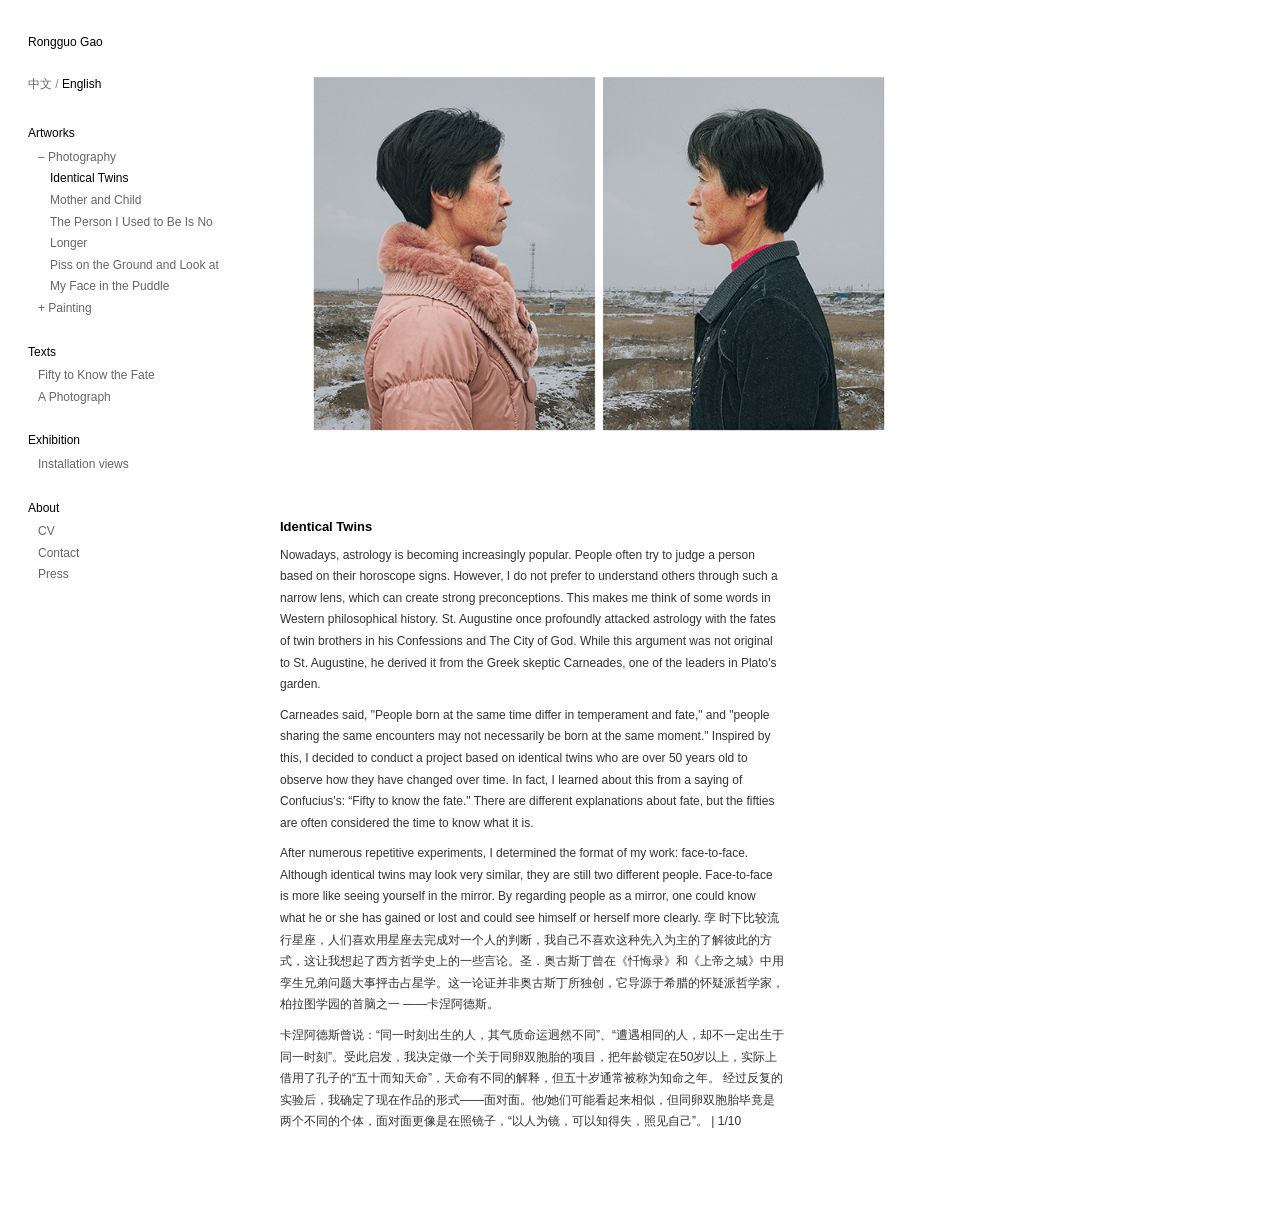
==== index.html @ d57bc9bc "Add files via upload" ====
<!doctype html>
<html lang="zh-CN"><head><meta charset="utf-8"><meta name="viewport" content="width=device-width,initial-scale=1">
<title>高荣国 Rongguo Gao</title><meta name="description" content="高荣国 Rongguo Gao — 摄影与绘画 Photography and Painting">
<link rel="stylesheet" href="style.css"></head><body>
<header class="bar"><a id="bar-name" href="#"></a><button id="bar-btn" aria-expanded="false">菜单</button></header>
<nav id="menu" aria-label="Menu"></nav><main id="content"></main>
<script src="content.js"></script><script src="main.js"></script>
</body></html>
---- style.css ----
:root{--bg:#fff;--fg:#333;--fs:12px;--lh:1.8;--ff:Verdana,"PingFang SC","Microsoft YaHei",sans-serif;--tfs:13px;--tfg:#000;--cfs:11px;--cfg:#888;--link:#666;--hover:#56a7fa;--iw:640px;--gw:220px;--mfs:12px;--mfg:#666;--mact:#000}
*{box-sizing:border-box}
body{margin:0;background:var(--bg);color:var(--fg);font-family:var(--ff);font-size:var(--fs);line-height:var(--lh);-webkit-text-size-adjust:100%}
a{color:var(--link);text-decoration:none}a:hover{color:var(--hover)}
.bar{display:none}
#menu{position:fixed;inset:0 auto 0 0;width:240px;padding:32px 10px 32px 28px;overflow:auto;background:var(--bg);font-size:var(--mfs)}
#menu a,#menu summary{color:var(--mfg)}#menu a:hover,#menu summary:hover{color:var(--hover)}
#menu .name{display:block;color:var(--mact);margin-bottom:20px}
#menu .lang{margin:0 0 28px;color:var(--cfg)}
#menu .lang button{all:unset;cursor:pointer;color:var(--mfg)}#menu .lang .on{color:var(--mact)}
#menu .sec{margin:0 0 2px;color:var(--mact)}#menu .grp{margin-bottom:22px}
#menu ul{list-style:none;margin:0;padding:0}#menu li,#menu details{padding-left:10px}#menu details li{padding-left:12px}
#menu summary{cursor:pointer;list-style:none}#menu summary::-webkit-details-marker{display:none}
#menu summary::before{content:"+ "}#menu details[open]>summary::before{content:"– "}
#menu a[aria-current]{color:var(--mact)}#menu .soon{color:var(--cfg)}
#content{margin-left:270px;padding:32px 40px 80px 10px}
h1{font-size:var(--tfs);color:var(--tfg);font-weight:600;margin:0 0 6px}
p{margin:0 0 9px}.cap{font-size:var(--cfs);color:var(--cfg);margin:4px 0 0}
.work{display:flex;flex-wrap:wrap;gap:40px;align-items:flex-start}
.work .im{flex:0 1 auto;min-width:min(260px,100%);max-width:min(var(--iw),100%)}
.work .tx{flex:1 1 300px;max-width:42em}
.view img{display:block;max-width:100%;max-height:80vh;width:auto;height:auto}.view img.go{cursor:pointer}
.ctl{display:flex;align-items:center;gap:12px;margin:8px 0 0;color:var(--cfg)}
.ctl button{all:unset;cursor:pointer;font-size:18px;line-height:1;color:var(--fg);padding:2px 4px}
.ctl button:hover{color:var(--hover)}.ctl button:focus-visible{outline:1px solid var(--hover)}
.view .cap{margin-top:6px}
.doc{max-width:44em}.tight p{margin:0 0 3px}
.grid{display:flex;flex-wrap:wrap;gap:22px 16px;align-items:flex-start;margin:14px 0 20px}
.grid figure{margin:0;max-width:var(--gw)}.grid img{display:block;max-width:100%;height:auto}
dl{display:grid;grid-template-columns:auto 1fr;gap:4px 28px;margin:14px 0}dt{color:var(--cfg)}dd{margin:0}
ul.links{list-style:none;margin:14px 0;padding:0}ul.links li{margin-bottom:6px}
@media(max-width:800px){
.bar{display:flex;justify-content:space-between;align-items:center;position:sticky;top:0;z-index:5;background:var(--bg);padding:12px 20px;border-bottom:1px solid rgba(128,128,128,.25)}
.bar a{color:var(--tfg)}.bar button{all:unset;cursor:pointer;color:var(--mfg)}
#menu{display:none;position:static;width:auto;padding:14px 20px 4px}body.open #menu{display:block}
#content{margin:0;padding:18px 20px 60px}.work{display:block}.work .tx{margin-top:18px}}
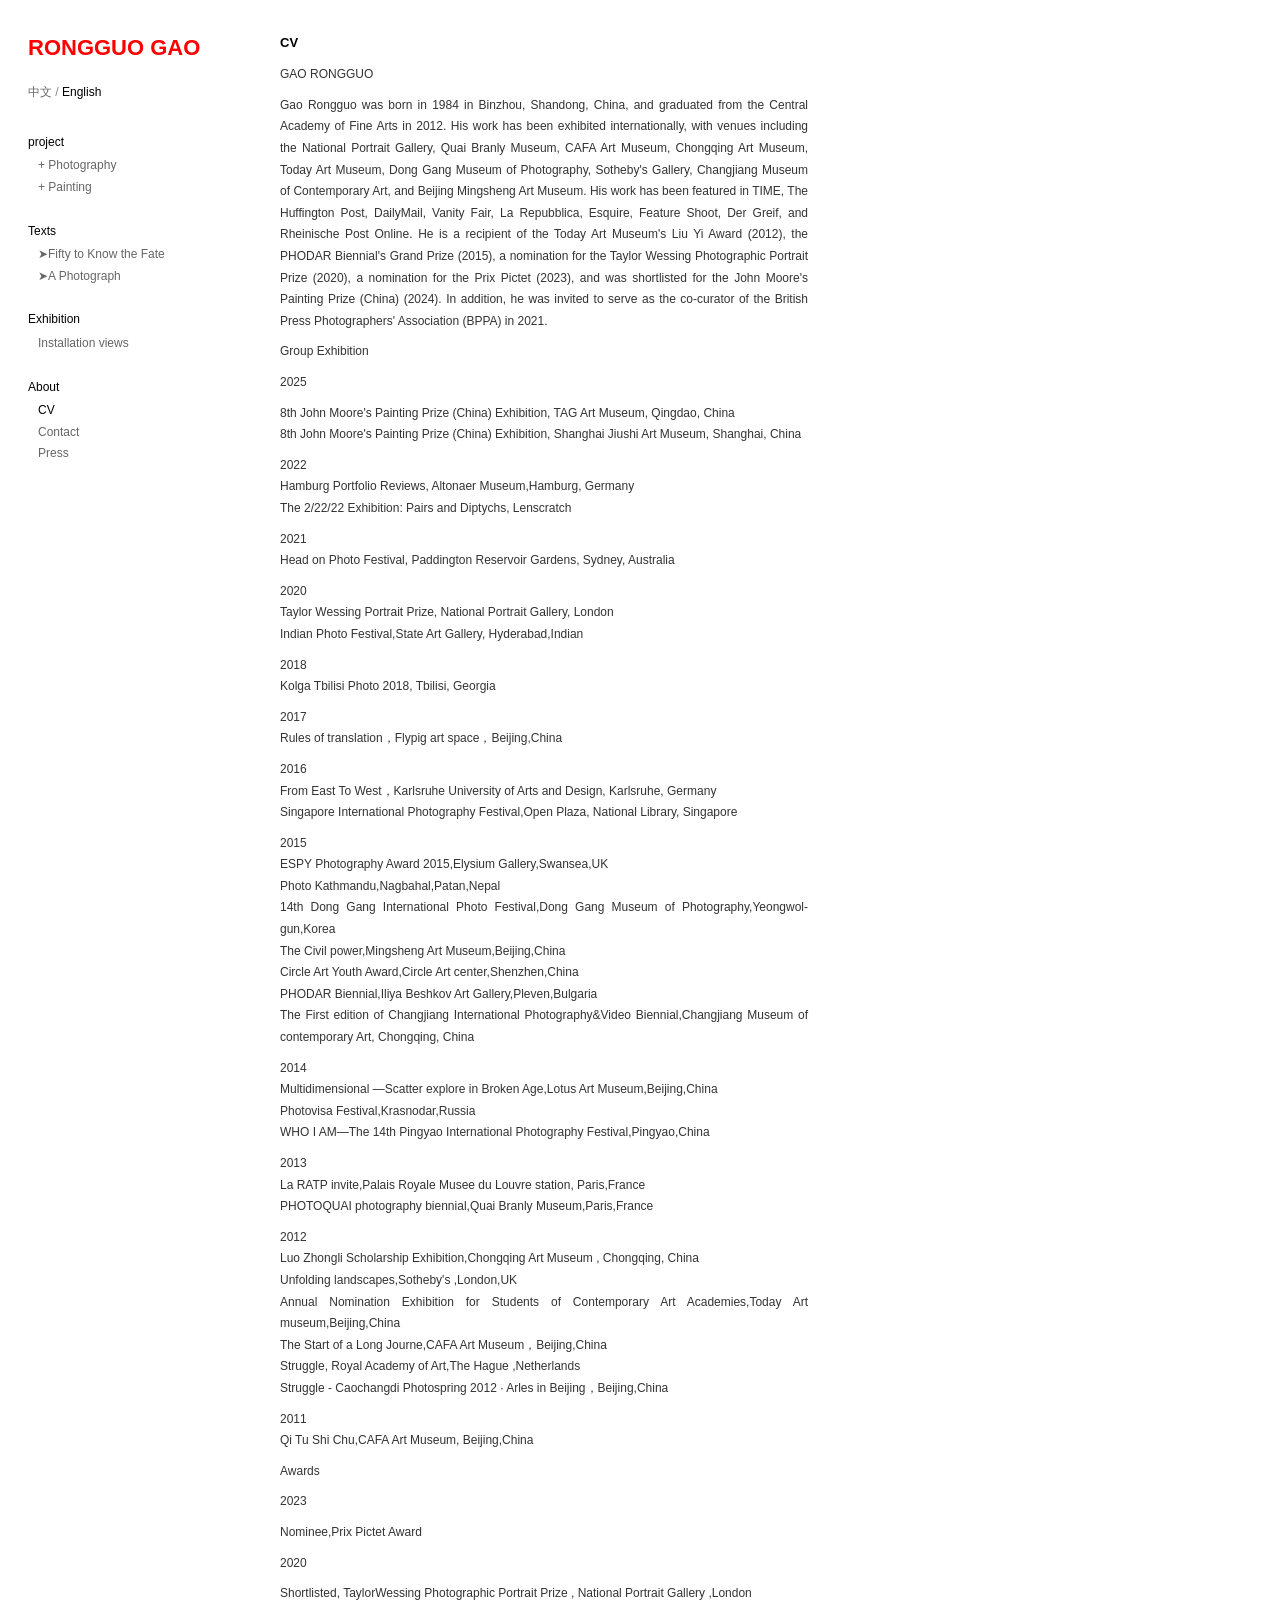
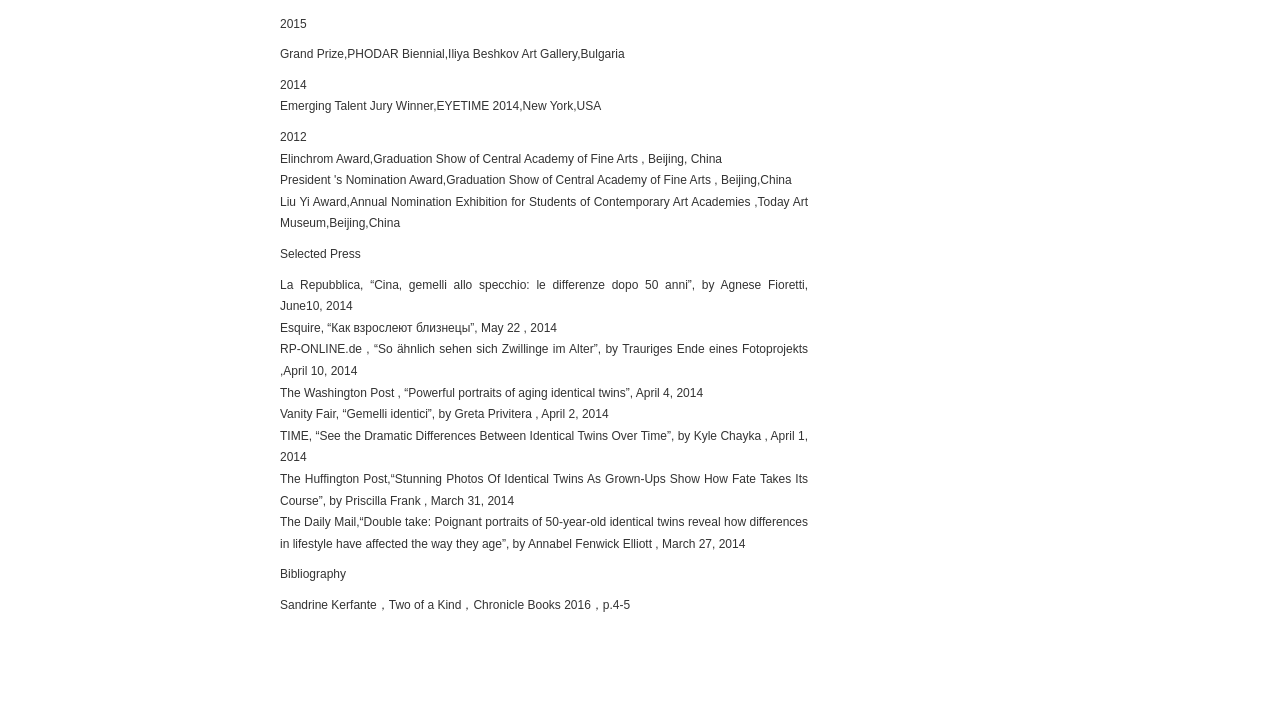
==== commit 93120bb6: "Add files via upload" ====
--- a/index.html
+++ b/index.html
@@ -1,8 +1,12 @@
 <!doctype html>
 <html lang="zh-CN"><head><meta charset="utf-8"><meta name="viewport" content="width=device-width,initial-scale=1">
-<title>高荣国 Rongguo Gao</title><meta name="description" content="高荣国 Rongguo Gao — 摄影与绘画 Photography and Painting">
+<title>Gao Rongguo 高荣国 (Rongguo Gao) — Photography and Painting</title><meta name="description" content="Gao Rongguo (高荣国, also Rongguo Gao) — Chinese artist working in photography and painting. Selected works: Identical Twins, Mother and Child.">
+<link rel="canonical" href="https://www.gaorongguo.com/">
+<meta property="og:type" content="website"><meta property="og:title" content="Gao Rongguo 高荣国 (Rongguo Gao) — Photography and Painting"><meta property="og:description" content="Gao Rongguo (高荣国, also Rongguo Gao) — Chinese artist working in photography and painting. Selected works: Identical Twins, Mother and Child."><meta property="og:url" content="https://www.gaorongguo.com/"><meta property="og:image" content="https://www.gaorongguo.com/images/twins-1.jpg">
+<script type="application/ld+json">{"@context": "https://schema.org", "@graph": [{"@type": "Person", "@id": "https://www.gaorongguo.com/#person", "name": "Gao Rongguo", "alternateName": ["高荣国", "Rongguo Gao"], "url": "https://www.gaorongguo.com/", "jobTitle": "Artist", "description": "Chinese artist working in photography and painting.", "sameAs": ["https://www.instagram.com/rongguogao/", "https://www.facebook.com/gaorongguo"]}, {"@type": "WebSite", "@id": "https://www.gaorongguo.com/#website", "url": "https://www.gaorongguo.com/", "name": "Gao Rongguo 高荣国", "alternateName": ["Rongguo Gao", "高荣国"], "inLanguage": ["zh-CN", "en"], "publisher": {"@id": "https://www.gaorongguo.com/#person"}}]}</script>
 <link rel="stylesheet" href="style.css"></head><body>
-<header class="bar"><a id="bar-name" href="#"></a><button id="bar-btn" aria-expanded="false">菜单</button></header>
-<nav id="menu" aria-label="Menu"></nav><main id="content"></main>
-<script src="content.js"></script><script src="main.js"></script>
-</body></html>+<nav id="menu" aria-label="Menu"></nav>
+<main id="content"><p style="color:#999">加载中… Loading…</p></main>
+<noscript><div style="padding:30px 30px 30px 270px"><h1>Gao Rongguo 高荣国 (Rongguo Gao)</h1><p>Gao Rongguo (高荣国, also Rongguo Gao) — Chinese artist working in photography and painting. Selected works: Identical Twins, Mother and Child.</p></div></noscript>
+<script src="main.js"></script>
+</body></html>
--- a/style.css
+++ b/style.css
@@ -1,9 +1,8 @@
-:root{--bg:#fff;--fg:#333;--fs:12px;--lh:1.8;--ff:Verdana,"PingFang SC","Microsoft YaHei",sans-serif;--tfs:13px;--tfg:#000;--cfs:11px;--cfg:#888;--link:#666;--hover:#56a7fa;--iw:640px;--gw:220px;--mfs:12px;--mfg:#666;--mact:#000}
+:root{--mw:240px;--bg:#fff;--fg:#333;--fs:12px;--lh:1.8;--ff:Verdana,"PingFang SC","Microsoft YaHei",sans-serif;--tfs:13px;--tfg:#000;--cfs:11px;--cfg:#888;--link:#666;--hover:#56a7fa;--iw:640px;--gw:220px;--mfs:12px;--mfg:#666;--mact:#000}
 *{box-sizing:border-box}
 body{margin:0;background:var(--bg);color:var(--fg);font-family:var(--ff);font-size:var(--fs);line-height:var(--lh);-webkit-text-size-adjust:100%}
 a{color:var(--link);text-decoration:none}a:hover{color:var(--hover)}
-.bar{display:none}
-#menu{position:fixed;inset:0 auto 0 0;width:240px;padding:32px 10px 32px 28px;overflow:auto;background:var(--bg);font-size:var(--mfs)}
+#menu{position:fixed;inset:0 auto 0 0;width:var(--mw);padding:32px 10px 32px 28px;overflow:auto;background:var(--bg);font-size:var(--mfs)}
 #menu a,#menu summary{color:var(--mfg)}#menu a:hover,#menu summary:hover{color:var(--hover)}
 #menu .name{display:block;color:var(--mact);margin-bottom:20px}
 #menu .lang{margin:0 0 28px;color:var(--cfg)}
@@ -13,7 +12,7 @@
 #menu summary{cursor:pointer;list-style:none}#menu summary::-webkit-details-marker{display:none}
 #menu summary::before{content:"+ "}#menu details[open]>summary::before{content:"– "}
 #menu a[aria-current]{color:var(--mact)}#menu .soon{color:var(--cfg)}
-#content{margin-left:270px;padding:32px 40px 80px 10px}
+#content{margin-left:calc(var(--mw) + 30px);padding:32px 40px 80px 10px}
 h1{font-size:var(--tfs);color:var(--tfg);font-weight:600;margin:0 0 6px}
 p{margin:0 0 9px}.cap{font-size:var(--cfs);color:var(--cfg);margin:4px 0 0}
 .work{display:flex;flex-wrap:wrap;gap:40px;align-items:flex-start}
@@ -24,13 +23,41 @@
 .ctl button{all:unset;cursor:pointer;font-size:18px;line-height:1;color:var(--fg);padding:2px 4px}
 .ctl button:hover{color:var(--hover)}.ctl button:focus-visible{outline:1px solid var(--hover)}
 .view .cap{margin-top:6px}
-.doc{max-width:44em}.tight p{margin:0 0 3px}
+.doc{max-width:44em}
 .grid{display:flex;flex-wrap:wrap;gap:22px 16px;align-items:flex-start;margin:14px 0 20px}
 .grid figure{margin:0;max-width:var(--gw)}.grid img{display:block;max-width:100%;height:auto}
-dl{display:grid;grid-template-columns:auto 1fr;gap:4px 28px;margin:14px 0}dt{color:var(--cfg)}dd{margin:0}
-ul.links{list-style:none;margin:14px 0;padding:0}ul.links li{margin-bottom:6px}
 @media(max-width:800px){
-.bar{display:flex;justify-content:space-between;align-items:center;position:sticky;top:0;z-index:5;background:var(--bg);padding:12px 20px;border-bottom:1px solid rgba(128,128,128,.25)}
-.bar a{color:var(--tfg)}.bar button{all:unset;cursor:pointer;color:var(--mfg)}
-#menu{display:none;position:static;width:auto;padding:14px 20px 4px}body.open #menu{display:block}
-#content{margin:0;padding:18px 20px 60px}.work{display:block}.work .tx{margin-top:18px}}
+:root{--mw:112px}
+#menu{padding:20px 4px 20px 10px}#menu .lang{margin-bottom:20px}
+#menu li,#menu details{padding-left:6px}#menu details li{padding-left:8px}
+#content{margin-left:calc(var(--mw) + 6px);padding:20px 12px 60px 6px}
+.work{display:block}.work .tx{margin-top:16px}.grid{gap:16px 10px}}
+/* v2: 对齐、网站名称/菜单/标题字体、放大查看 */
+#menu{font-family:var(--mff,var(--ff))}
+#menu .name{font-family:var(--nff,var(--mff,var(--ff)));font-size:var(--nfs,13px);color:var(--nfg,var(--mact));font-weight:var(--nfw,normal)}
+#menu .sec{font-size:var(--sfs,var(--mfs));color:var(--sfg,var(--mact))}
+h1{font-family:var(--tff,var(--ff))}
+.tx p,.doc p{text-align:var(--ta,justify);hyphens:auto;overflow-wrap:break-word}
+.view img,.grid img{cursor:zoom-in}
+.grid figure{width:var(--gw);max-width:100%}
+#lb{position:fixed;inset:0;z-index:50;display:none;flex-direction:column;align-items:center;justify-content:center;padding:44px 16px 16px;background:var(--bg);overflow:auto}
+#lb.on{display:flex}
+#lb img{display:block;max-width:94vw;max-height:76vh;width:auto;height:auto;cursor:pointer}
+#lb .lbc{width:100%;max-width:min(94vw,900px);margin-top:10px}
+#lb .x{all:unset;position:absolute;top:8px;right:14px;cursor:pointer;font-size:28px;line-height:1;color:var(--fg);padding:6px}
+#lb .x:hover{color:var(--hover)}#lb .x:focus-visible{outline:1px solid var(--hover)}
+/* v3: 富文本内容 */
+.tx ul,.tx ol,.doc ul,.doc ol{margin:0 0 9px;padding-left:1.5em}
+.tx li,.doc li{text-align:var(--ta,justify)}.tx li p,.doc li p{margin:0}
+.tx blockquote,.doc blockquote{margin:0 0 9px;padding-left:12px;border-left:2px solid rgba(128,128,128,.4)}
+.tx h2,.tx h3,.tx h4,.doc h2,.doc h3,.doc h4{font-size:var(--tfs);margin:14px 0 6px}
+.tx hr,.doc hr{border:0;border-top:1px solid rgba(128,128,128,.35);margin:14px 0}
+.tx code,.doc code{background:rgba(128,128,128,.15);padding:0 4px}
+.tx pre,.doc pre{overflow:auto;background:rgba(128,128,128,.12);padding:8px}
+/* v4: 左、中、右三列顶部对齐 */
+@media(min-width:801px){#menu{padding-top:36px}#content{padding-top:36px}}
+#menu .name{line-height:1.1;margin:0 0 22px}
+.tx h1,.doc h1{line-height:1.1;margin:0 0 14px}
+@supports (text-box:trim-both cap alphabetic){#menu .name,.tx h1,.doc h1{text-box:trim-both cap alphabetic}}
+/* v4b */
+.work .tx{flex:1 1 240px}
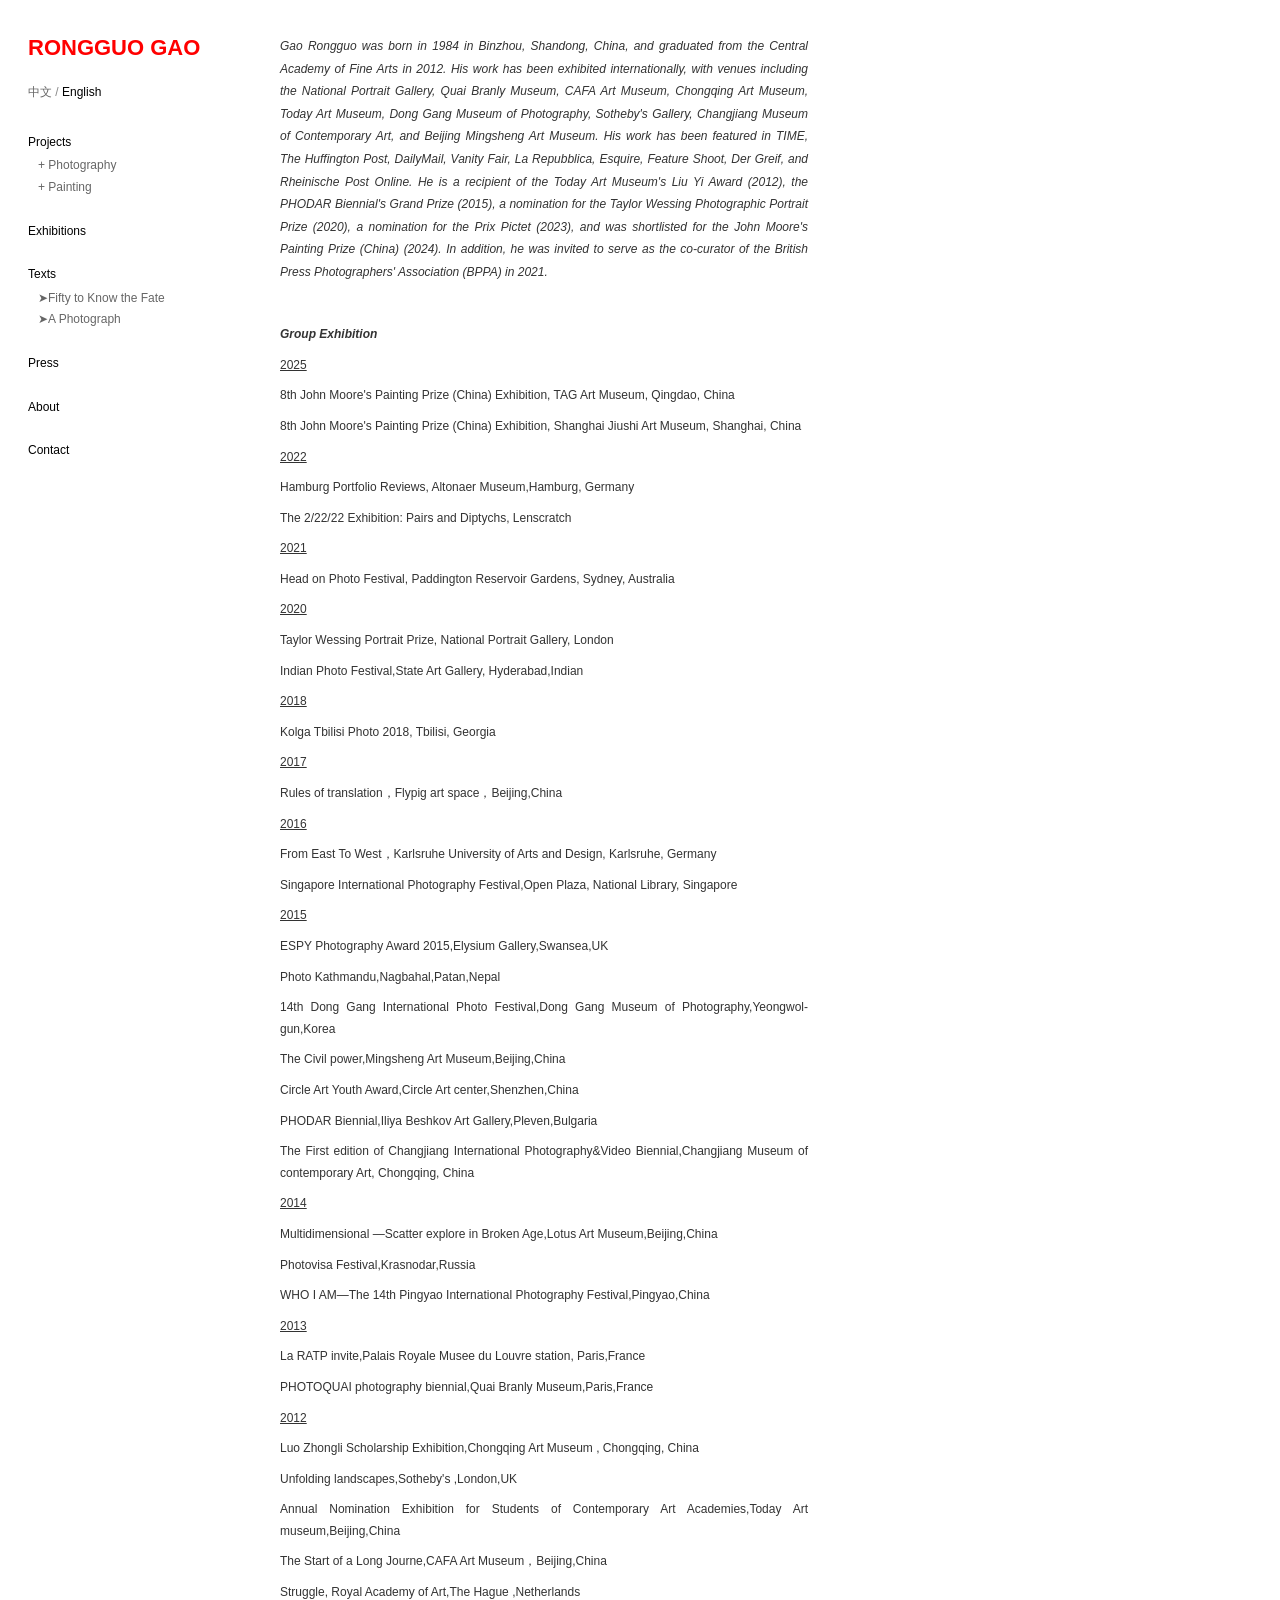
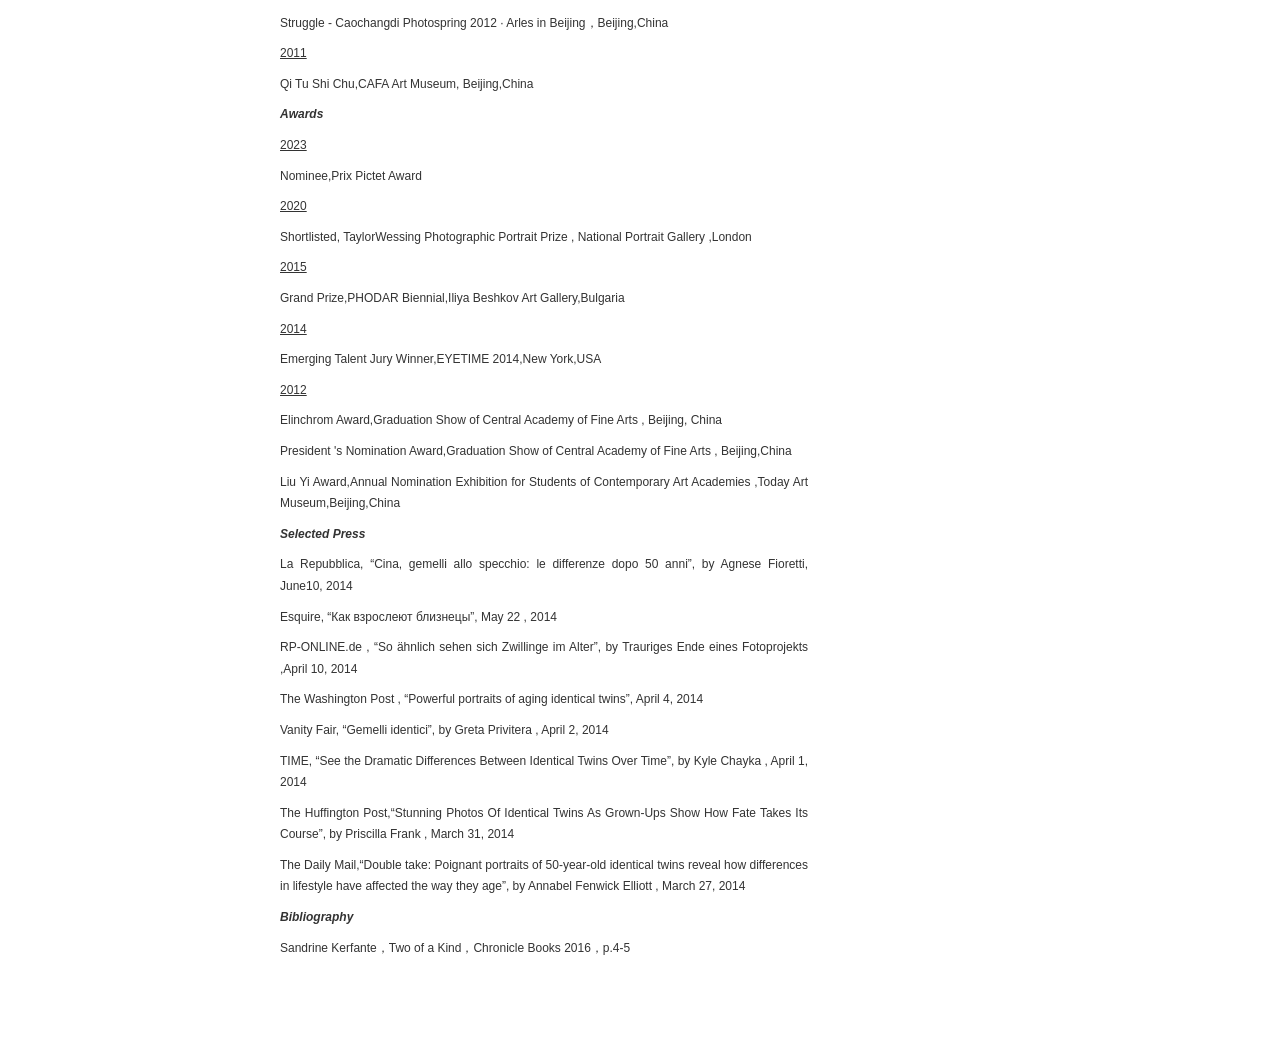
==== commit 09e4cbd7: "Add files via upload" ====
--- a/index.html
+++ b/index.html
@@ -4,9 +4,9 @@
 <link rel="canonical" href="https://www.gaorongguo.com/">
 <meta property="og:type" content="website"><meta property="og:title" content="Gao Rongguo 高荣国 (Rongguo Gao) — Photography and Painting"><meta property="og:description" content="Gao Rongguo (高荣国, also Rongguo Gao) — Chinese artist working in photography and painting. Selected works: Identical Twins, Mother and Child."><meta property="og:url" content="https://www.gaorongguo.com/"><meta property="og:image" content="https://www.gaorongguo.com/images/twins-1.jpg">
 <script type="application/ld+json">{"@context": "https://schema.org", "@graph": [{"@type": "Person", "@id": "https://www.gaorongguo.com/#person", "name": "Gao Rongguo", "alternateName": ["高荣国", "Rongguo Gao"], "url": "https://www.gaorongguo.com/", "jobTitle": "Artist", "description": "Chinese artist working in photography and painting.", "sameAs": ["https://www.instagram.com/rongguogao/", "https://www.facebook.com/gaorongguo"]}, {"@type": "WebSite", "@id": "https://www.gaorongguo.com/#website", "url": "https://www.gaorongguo.com/", "name": "Gao Rongguo 高荣国", "alternateName": ["Rongguo Gao", "高荣国"], "inLanguage": ["zh-CN", "en"], "publisher": {"@id": "https://www.gaorongguo.com/#person"}}]}</script>
-<link rel="stylesheet" href="style.css"></head><body>
+<link rel="stylesheet" href="style.css?v=7"></head><body>
 <nav id="menu" aria-label="Menu"></nav>
 <main id="content"><p style="color:#999">加载中… Loading…</p></main>
 <noscript><div style="padding:30px 30px 30px 270px"><h1>Gao Rongguo 高荣国 (Rongguo Gao)</h1><p>Gao Rongguo (高荣国, also Rongguo Gao) — Chinese artist working in photography and painting. Selected works: Identical Twins, Mother and Child.</p></div></noscript>
-<script src="main.js"></script>
+<script src="main.js?v=7"></script>
 </body></html>
--- a/style.css
+++ b/style.css
@@ -61,3 +61,33 @@
 @supports (text-box:trim-both cap alphabetic){#menu .name,.tx h1,.doc h1{text-box:trim-both cap alphabetic}}
 /* v4b */
 .work .tx{flex:1 1 240px}
+/* v5: 单个链接板块、条目列表、展览画廊 */
+#menu .sec a{color:var(--sfg,var(--mact))}#menu .sec a:hover{color:var(--hover)}#menu .sec a[aria-current]{color:var(--mact)}
+#menu .sec.l{margin-bottom:22px}
+.doc>p:first-child,.tx>p:first-child{margin-top:0}
+@supports (text-box:trim-both cap alphabetic){.doc>p:first-child,.tx>p:first-child{text-box:trim-start cap alphabetic}}
+.ents{max-width:900px}
+.ent{display:flex;gap:28px;align-items:flex-start;padding:24px 0;border-bottom:1px solid rgba(128,128,128,.3)}
+.ent:first-child{padding-top:0}
+.ent figure{margin:0;flex:0 0 34%;max-width:360px;min-width:110px}
+.ent img{display:block;width:100%;height:auto;cursor:zoom-in}
+.et{flex:1;min-width:0;max-width:44em}.et p{margin:0 0 6px}
+.en{font-weight:600;color:var(--tfg);line-height:1.3}.ed{color:var(--cfg)}.el{word-break:break-all}
+.gg{padding:20px 0 24px;border-top:1px solid rgba(128,128,128,.3)}.gg:first-child{padding-top:0;border-top:0}
+.gh{font-size:var(--tfs);font-weight:600;color:var(--tfg);margin:0 0 12px;font-family:var(--tff,var(--ff))}
+.gr{display:flex;flex-wrap:wrap;gap:12px;align-items:flex-start}
+.gr img{display:block;height:var(--gh,200px);width:auto;max-width:100%;object-fit:contain;cursor:zoom-in;transition:opacity .2s}.gr img:hover{opacity:.88}
+@media(max-width:800px){.gr img{height:auto;width:100%;max-height:none}.ent{gap:14px}}
+.doc a,.tx a,.et a{text-decoration:underline;text-decoration-color:rgba(128,128,128,.55);text-underline-offset:3px}
+/* v6: 统计提示条 */
+#ck{position:fixed;left:16px;bottom:16px;z-index:40;max-width:340px;padding:10px 14px;background:var(--bg);color:var(--fg);border:1px solid rgba(128,128,128,.4);font-size:12px;line-height:1.7}
+#ck button{margin:6px 8px 0 0;padding:2px 14px;border:1px solid rgba(128,128,128,.55);background:transparent;color:var(--fg);cursor:pointer;font:inherit}#ck button:hover{color:var(--hover);border-color:var(--hover)}
+@media(max-width:800px){#ck{left:8px;right:8px;max-width:none}}
+/* v6 */
+.cap p{margin:0 0 4px;text-align:left}
+.gr figure{margin:0}
+.gt{margin-top:12px;max-width:44em}.gt p{margin:0 0 6px}
+.ents.stack .ent{display:block}.ents.stack .ent figure{max-width:760px;flex:none;margin:0 0 12px}
+#ck{position:fixed;left:0;right:0;bottom:0;z-index:60;background:var(--bg);color:var(--fg);border-top:1px solid rgba(128,128,128,.35);padding:10px 16px;font-size:12px;display:flex;gap:12px;align-items:center;flex-wrap:wrap}
+#ck button{all:unset;cursor:pointer;border:1px solid currentColor;padding:2px 12px;border-radius:3px}#ck button:hover{color:var(--hover)}
+.tx,.doc,.gt,.et,.cap{letter-spacing:var(--ls,normal)}
